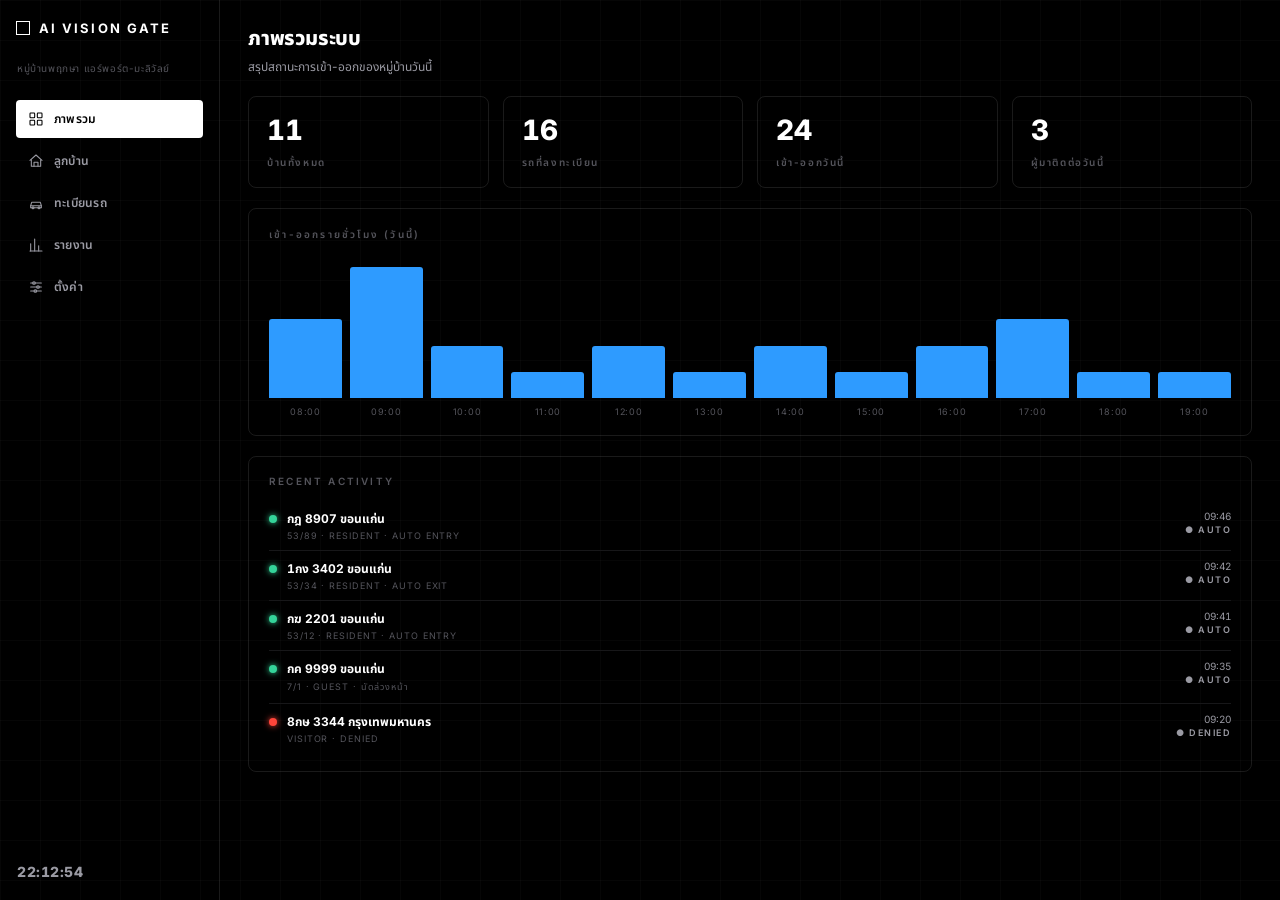
==== admin/index.html @ b5a37eb1 "aivsg-ps-v1" ====
<!DOCTYPE html>
<html lang="th">
<head>
<meta charset="UTF-8">
<meta name="viewport" content="width=device-width, initial-scale=1, viewport-fit=cover">
<meta name="theme-color" content="#000000">
<title>AI Vision Gate — Admin Dashboard</title>
<link rel="manifest" href="manifest.json">
<link rel="preconnect" href="https://fonts.googleapis.com">
<link href="https://fonts.googleapis.com/css2?family=Inter:wght@400;500;600;700;800&family=Noto+Sans+Thai:wght@400;500;600;700&display=swap" rel="stylesheet">
<link rel="stylesheet" href="style.css">
</head>
<body>
<div class="app-shell">

  <!-- Sidebar -->
  <aside class="sidebar">
    <div class="brand">
      <span class="logo-mark"></span>
      <span class="wordmark">AI VISION GATE</span>
    </div>
    <div class="village-name" id="sidebar-village"><!-- rendered by app.js --></div>

    <nav class="nav-list" id="nav-list">
      <button class="nav-item active" data-page="overview">
        <svg viewBox="0 0 24 24" fill="none"><rect x="3" y="3" width="7" height="7" rx="1"/><rect x="14" y="3" width="7" height="7" rx="1"/><rect x="3" y="14" width="7" height="7" rx="1"/><rect x="14" y="14" width="7" height="7" rx="1"/></svg>
        ภาพรวม
      </button>
      <button class="nav-item" data-page="residents">
        <svg viewBox="0 0 24 24" fill="none"><path d="M3 11l9-8 9 8"/><path d="M5 10v10h14V10"/><path d="M9 20v-6h6v6"/></svg>
        ลูกบ้าน
      </button>
      <button class="nav-item" data-page="vehicles">
        <svg viewBox="0 0 24 24" fill="none"><path d="M4 16l1.5-5h13L20 16"/><path d="M4 16h16v3H4z"/><circle cx="7.5" cy="19" r="1.5"/><circle cx="16.5" cy="19" r="1.5"/></svg>
        ทะเบียนรถ
      </button>
      <button class="nav-item" data-page="reports">
        <svg viewBox="0 0 24 24" fill="none"><line x1="4" y1="21" x2="4" y2="10"/><line x1="10" y1="21" x2="10" y2="3"/><line x1="16" y1="21" x2="16" y2="13"/><line x1="21" y1="21" x2="3" y2="21"/></svg>
        รายงาน
      </button>
      <button class="nav-item" data-page="settings">
        <svg viewBox="0 0 24 24" fill="none"><line x1="4" y1="6" x2="20" y2="6"/><circle cx="9" cy="6" r="2"/><line x1="4" y1="12" x2="20" y2="12"/><circle cx="15" cy="12" r="2"/><line x1="4" y1="18" x2="20" y2="18"/><circle cx="11" cy="18" r="2"/></svg>
        ตั้งค่า
      </button>
    </nav>

    <div class="clock" id="clock">--:--:--</div>
  </aside>

  <!-- Main content -->
  <main class="main">

    <!-- Overview -->
    <section class="page active" id="page-overview">
      <div class="page-header">
        <div class="page-title">ภาพรวมระบบ</div>
        <div class="page-sub">สรุปสถานะการเข้า-ออกของหมู่บ้านวันนี้</div>
      </div>
      <div class="stat-grid" id="stat-grid"><!-- rendered by app.js --></div>
      <div class="panel">
        <div class="label-row"><span class="label">เข้า-ออกรายชั่วโมง (วันนี้)</span></div>
        <div class="bar-chart" id="hourly-chart"><!-- rendered by app.js --></div>
      </div>
      <div class="panel">
        <div class="label-row"><span class="label">Recent Activity</span></div>
        <div id="overview-activity"><!-- rendered by app.js --></div>
      </div>
    </section>

    <!-- Residents -->
    <section class="page" id="page-residents">
      <div class="page-header">
        <div class="page-title">จัดการลูกบ้าน</div>
        <div class="page-sub">ข้อมูลบ้านเลขที่ เจ้าของบ้าน และ PIN สำหรับเข้า-ออก</div>
      </div>
      <div class="label-row">
        <span class="label">รายชื่อลูกบ้าน (11 บ้าน)</span>
        <div style="display:flex; gap:8px; align-items:center; flex-wrap:wrap;">
          <input type="text" class="table-search" id="residents-search" placeholder="ค้นหาบ้านเลขที่ / ชื่อ...">
          <button class="btn-sm" id="toggle-pin">แสดง PIN</button>
        </div>
      </div>
      <div class="table-wrap">
        <table class="data-table" id="residents-table">
          <thead>
            <tr>
              <th>บ้านเลขที่</th>
              <th>เจ้าของบ้าน</th>
              <th>PIN</th>
              <th>เบอร์โทร</th>
              <th>Username</th>
              <th>จำนวนรถ</th>
            </tr>
          </thead>
          <tbody id="residents-tbody"><!-- rendered by app.js --></tbody>
        </table>
      </div>
    </section>

    <!-- Vehicles -->
    <section class="page" id="page-vehicles">
      <div class="page-header">
        <div class="page-title">จัดการทะเบียนรถ</div>
        <div class="page-sub">ฐานข้อมูลรถที่ลงทะเบียนทั้งหมดในระบบ</div>
      </div>
      <div class="label-row">
        <span class="label">รถที่ลงทะเบียน (16 คัน)</span>
        <input type="text" class="table-search" id="vehicles-search" placeholder="ค้นหาทะเบียน / บ้านเลขที่ / เจ้าของ...">
      </div>
      <div class="table-wrap">
        <table class="data-table" id="vehicles-table">
          <thead>
            <tr>
              <th>ทะเบียนรถ</th>
              <th>เจ้าของ</th>
              <th>บ้านเลขที่</th>
              <th>โทรศัพท์</th>
              <th>รายละเอียดรถ</th>
            </tr>
          </thead>
          <tbody id="vehicles-tbody"><!-- rendered by app.js --></tbody>
        </table>
      </div>
    </section>

    <!-- Reports -->
    <section class="page" id="page-reports">
      <div class="page-header">
        <div class="page-title">รายงานการเข้า-ออก</div>
        <div class="page-sub">สรุปสถิติย้อนหลัง 7 วัน แยกตามวันและจุดเข้า-ออก</div>
      </div>
      <div class="panel">
        <div class="label-row"><span class="label">เข้า-ออกรายสัปดาห์</span></div>
        <div class="bar-chart" id="weekly-chart"><!-- rendered by app.js --></div>
        <div class="chart-legend">
          <div class="legend-item"><span class="swatch entries"></span>เข้า (Entries)</div>
          <div class="legend-item"><span class="swatch exits"></span>ออก (Exits)</div>
        </div>
      </div>
      <div class="panel">
        <div class="label-row"><span class="label">สรุปตามจุดเข้า-ออก (7 วันล่าสุด)</span></div>
        <div class="table-wrap">
          <table class="data-table" id="gate-summary-table">
            <thead>
              <tr>
                <th>จุดเข้า-ออก</th>
                <th>เข้า (Entries)</th>
                <th>ออก (Exits)</th>
                <th>รวม</th>
              </tr>
            </thead>
            <tbody id="gate-summary-tbody"><!-- rendered by app.js --></tbody>
          </table>
        </div>
      </div>
    </section>

    <!-- Settings -->
    <section class="page" id="page-settings">
      <div class="page-header">
        <div class="page-title">ตั้งค่าระบบ</div>
        <div class="page-sub">ข้อมูลหมู่บ้าน จุดเข้า-ออก และนโยบายการทำงานของระบบ</div>
      </div>
      <div class="panel">
        <div class="label-row"><span class="label">ข้อมูลหมู่บ้าน</span></div>
        <div class="settings-row">
          <span class="s-label">ชื่อหมู่บ้าน</span>
          <span class="s-value" id="settings-village-name"></span>
        </div>
        <div class="settings-row">
          <span class="s-label">จำนวนบ้านทั้งหมด</span>
          <span class="s-value" id="settings-total-houses"></span>
        </div>
        <div class="settings-row">
          <span class="s-label">จำนวนรถที่ลงทะเบียน</span>
          <span class="s-value" id="settings-total-vehicles"></span>
        </div>
      </div>
      <div class="panel">
        <div class="label-row"><span class="label">จุดเข้า-ออก (Gates)</span></div>
        <div class="gate-list" id="settings-gates"><!-- rendered by app.js --></div>
      </div>
      <div class="panel">
        <div class="label-row"><span class="label">นโยบายการทำงานของระบบ</span></div>
        <div id="settings-toggles"><!-- rendered by app.js --></div>
      </div>
    </section>

  </main>

</div>
<script src="app.js"></script>
</body>
</html>
---- admin/style.css ----
/* =========================================================
   AI VISION GATE — Admin Dashboard
   Design system: Tesla / SpaceX — black, minimal, sharp
   ========================================================= */

:root{
  --bg:#000000;
  --surface:#0B0B0D;
  --surface-2:#171719;
  --border:rgba(255,255,255,0.10);
  --border-strong:rgba(255,255,255,0.22);
  --text:#FFFFFF;
  --dim:#9A9AA3;
  --faint:#54545B;
  --accent:#2E9BFF;
  --success:#34D399;
  --warning:#FFD60A;
  --danger:#FF453A;
  --radius:8px;
  --radius-sm:4px;
  --sidebar-w:220px;
}

/* ---------- Reset ---------- */
*{margin:0;padding:0;box-sizing:border-box;}
html,body{height:100%;}
body{
  font-family:'Inter','Noto Sans Thai',sans-serif;
  background-color:var(--bg);
  background-image:
    linear-gradient(rgba(255,255,255,0.025) 1px, transparent 1px),
    linear-gradient(90deg, rgba(255,255,255,0.025) 1px, transparent 1px);
  background-size:40px 40px;
  color:var(--text);
  -webkit-font-smoothing:antialiased;
  overscroll-behavior:none;
}
button{font-family:inherit; cursor:pointer; border:none; background:none; color:inherit;}
input{font-family:inherit;}
svg{display:block;}

/* ---------- Labels ---------- */
.label{font-size:10px; font-weight:600; letter-spacing:.22em; color:var(--faint); text-transform:uppercase;}
.label-row{margin:0 0 14px; display:flex; align-items:center; justify-content:space-between; gap:12px; flex-wrap:wrap;}

/* ---------- Status dot ---------- */
.dot{width:8px;height:8px;border-radius:50%;flex-shrink:0; display:inline-block;}
.dot.ok{background:var(--success); box-shadow:0 0 6px var(--success);}
.dot.live{background:var(--accent); box-shadow:0 0 6px var(--accent);}
.dot.warn{background:var(--warning); box-shadow:0 0 6px var(--warning);}
.dot.danger{background:var(--danger); box-shadow:0 0 6px var(--danger);}
.dot.faint{background:var(--faint);}

/* ---------- Buttons ---------- */
.btn{display:flex; align-items:center; justify-content:center; gap:8px; border-radius:var(--radius-sm); padding:10px 14px; font-size:12px; font-weight:700; letter-spacing:.04em; border:1px solid transparent;}
.btn-primary{background:#fff; color:#000;}
.btn-ghost{background:transparent; color:var(--text); border-color:var(--border-strong);}
.btn-sm{border:1px solid var(--border-strong); border-radius:var(--radius-sm); padding:8px 12px; font-size:10px; font-weight:600; letter-spacing:.14em; text-transform:uppercase; color:var(--text); display:inline-flex; align-items:center; gap:6px;}
.btn-sm.is-active{background:#fff; color:#000; border-color:#fff;}

/* ---------- App shell ---------- */
.app-shell{display:flex; min-height:100vh;}

/* ---------- Sidebar ---------- */
.sidebar{width:var(--sidebar-w); flex-shrink:0; border-right:1px solid var(--border); display:flex; flex-direction:column; padding:20px 16px; gap:24px; position:sticky; top:0; height:100vh;}
.sidebar .brand{display:flex; align-items:center; gap:9px;}
.logo-mark{width:14px; height:14px; border:1.5px solid var(--text); flex-shrink:0;}
.wordmark{font-weight:700; font-size:13px; letter-spacing:.16em;}
.sidebar .village-name{font-size:10px; color:var(--faint); letter-spacing:.06em; line-height:1.6; padding-left:1px;}

.nav-list{display:flex; flex-direction:column; gap:4px; flex:1;}
.nav-item{display:flex; align-items:center; gap:10px; padding:10px 12px; border-radius:var(--radius-sm); font-size:12px; font-weight:600; color:var(--dim); text-align:left; width:100%; letter-spacing:.02em;}
.nav-item svg{width:16px; height:16px; stroke:currentColor; fill:none; stroke-width:1.6; stroke-linecap:round; stroke-linejoin:round; flex-shrink:0;}
.nav-item:hover{color:var(--text); background:var(--surface-2);}
.nav-item.active{color:#000; background:#fff;}

.sidebar .clock{font-size:14px; font-weight:800; font-variant-numeric:tabular-nums; letter-spacing:.04em; color:var(--dim); padding-left:1px;}

/* ---------- Main content ---------- */
.main{flex:1; min-width:0; padding:24px 28px 40px;}
.page{display:none;}
.page.active{display:block;}
.page-header{margin-bottom:20px;}
.page-title{font-size:20px; font-weight:800; letter-spacing:-0.01em; margin-bottom:4px;}
.page-sub{font-size:12px; color:var(--dim);}

/* ---------- Stat cards ---------- */
.stat-grid{display:grid; grid-template-columns:repeat(4, 1fr); gap:14px; margin-bottom:20px;}
.stat-card{border:1px solid var(--border); border-radius:var(--radius); padding:16px 18px; display:flex; flex-direction:column; gap:8px;}
.stat-card .stat-value{font-size:28px; font-weight:800; font-variant-numeric:tabular-nums;}
.stat-card .stat-label{font-size:10px; font-weight:600; letter-spacing:.16em; text-transform:uppercase; color:var(--faint);}

/* ---------- Panels ---------- */
.panel{border:1px solid var(--border); border-radius:var(--radius); padding:18px 20px; margin-bottom:20px;}

/* ---------- Bar chart ---------- */
.bar-chart{display:flex; align-items:flex-end; gap:8px; height:160px; padding-top:10px;}
.bar-chart .bar-col{flex:1; display:flex; flex-direction:column; align-items:center; gap:8px; height:100%; justify-content:flex-end;}
.bar-chart .bar-pair{display:flex; gap:3px; align-items:flex-end; width:100%; justify-content:center; height:100%;}
.bar-chart .bar{width:100%; border-radius:3px 3px 0 0; min-height:3px;}
.bar-chart .bar.entries{background:var(--accent);}
.bar-chart .bar.exits{background:var(--surface-2); border:1px solid var(--border-strong);}
.bar-chart .bar-label{font-size:9px; color:var(--faint); letter-spacing:.08em; white-space:nowrap;}
.chart-legend{display:flex; gap:18px; margin-top:12px; font-size:10px; color:var(--dim); letter-spacing:.1em; text-transform:uppercase;}
.chart-legend .legend-item{display:flex; align-items:center; gap:6px;}
.chart-legend .swatch{width:10px; height:10px; border-radius:2px;}
.chart-legend .swatch.entries{background:var(--accent);}
.chart-legend .swatch.exits{background:var(--surface-2); border:1px solid var(--border-strong);}

/* ---------- Toolbar / search ---------- */
.table-search{background:var(--surface-2); border:1px solid var(--border-strong); border-radius:var(--radius-sm); padding:8px 12px; font-size:12px; color:var(--text); outline:none; min-width:200px;}
.table-search::placeholder{color:var(--faint);}

/* ---------- Data table ---------- */
.table-wrap{overflow-x:auto; border:1px solid var(--border); border-radius:var(--radius);}
table.data-table{width:100%; border-collapse:collapse; font-size:12px; white-space:nowrap;}
table.data-table th{text-align:left; font-size:9px; font-weight:600; letter-spacing:.16em; text-transform:uppercase; color:var(--faint); padding:12px 14px; border-bottom:1px solid var(--border); background:var(--surface);}
table.data-table td{padding:11px 14px; border-bottom:1px solid var(--surface-2); font-weight:600;}
table.data-table tr:last-child td{border-bottom:none;}
table.data-table td.dim{color:var(--dim); font-weight:400;}
table.data-table td.mono{font-variant-numeric:tabular-nums;}
.no-results{padding:24px; text-align:center; color:var(--faint); font-size:12px;}

/* ---------- Recent activity (overview) ---------- */
.activity-row{display:flex; align-items:flex-start; gap:10px; padding:9px 0; border-bottom:1px solid var(--surface-2);}
.activity-row:last-child{border-bottom:none;}
.activity-row .dot{margin-top:5px;}
.activity-row-main{flex:1; min-width:0;}
.activity-row-title{font-weight:700; font-size:12px; font-variant-numeric:tabular-nums;}
.activity-row-meta{font-size:9px; color:var(--faint); letter-spacing:.1em; text-transform:uppercase; margin-top:2px;}
.activity-row-right{display:flex; flex-direction:column; align-items:flex-end; gap:2px; white-space:nowrap;}
.activity-row-time{font-size:10px; color:var(--dim); font-variant-numeric:tabular-nums;}
.activity-row-status{font-size:9px; font-weight:600; letter-spacing:.16em; text-transform:uppercase; color:var(--dim);}

/* ---------- Settings ---------- */
.settings-row{display:flex; align-items:center; justify-content:space-between; gap:16px; padding:14px 0; border-bottom:1px solid var(--surface-2);}
.settings-row:last-child{border-bottom:none;}
.settings-row .s-label{font-size:13px; font-weight:600; max-width:520px;}
.settings-row .s-value{font-size:12px; color:var(--dim); font-weight:700; text-align:right;}

.toggle{position:relative; width:42px; height:24px; border-radius:999px; background:var(--surface-2); border:1px solid var(--border-strong); flex-shrink:0; transition:background .15s;}
.toggle .thumb{position:absolute; top:2px; left:2px; width:18px; height:18px; border-radius:50%; background:var(--dim); transition:left .15s, background .15s;}
.toggle.on{background:rgba(52,211,153,.18); border-color:rgba(52,211,153,.5);}
.toggle.on .thumb{left:22px; background:var(--success);}

.gate-list{display:flex; flex-direction:column; gap:8px;}
.gate-list .gate-item{display:flex; align-items:center; gap:8px; font-size:12px; font-weight:600; padding:10px 14px; border:1px solid var(--border); border-radius:var(--radius-sm);}

/* ---------- Responsive ---------- */
@media (max-width: 1024px){
  .stat-grid{grid-template-columns:repeat(2, 1fr);}
}
@media (max-width: 860px){
  .app-shell{flex-direction:column;}
  .sidebar{width:100%; height:auto; position:relative; flex-direction:row; align-items:center; padding:14px 16px; gap:16px; overflow-x:auto;}
  .sidebar .brand{flex-shrink:0;}
  .sidebar .village-name{display:none;}
  .nav-list{flex-direction:row; flex:none;}
  .nav-item{white-space:nowrap;}
  .sidebar .clock{margin-left:auto; flex-shrink:0;}
  .main{padding:18px;}
}
@media (max-width: 520px){
  .stat-grid{grid-template-columns:repeat(2, 1fr); gap:10px;}
  .stat-card .stat-value{font-size:22px;}
  .label-row{flex-direction:column; align-items:flex-start;}
  .table-search{width:100%;}
}
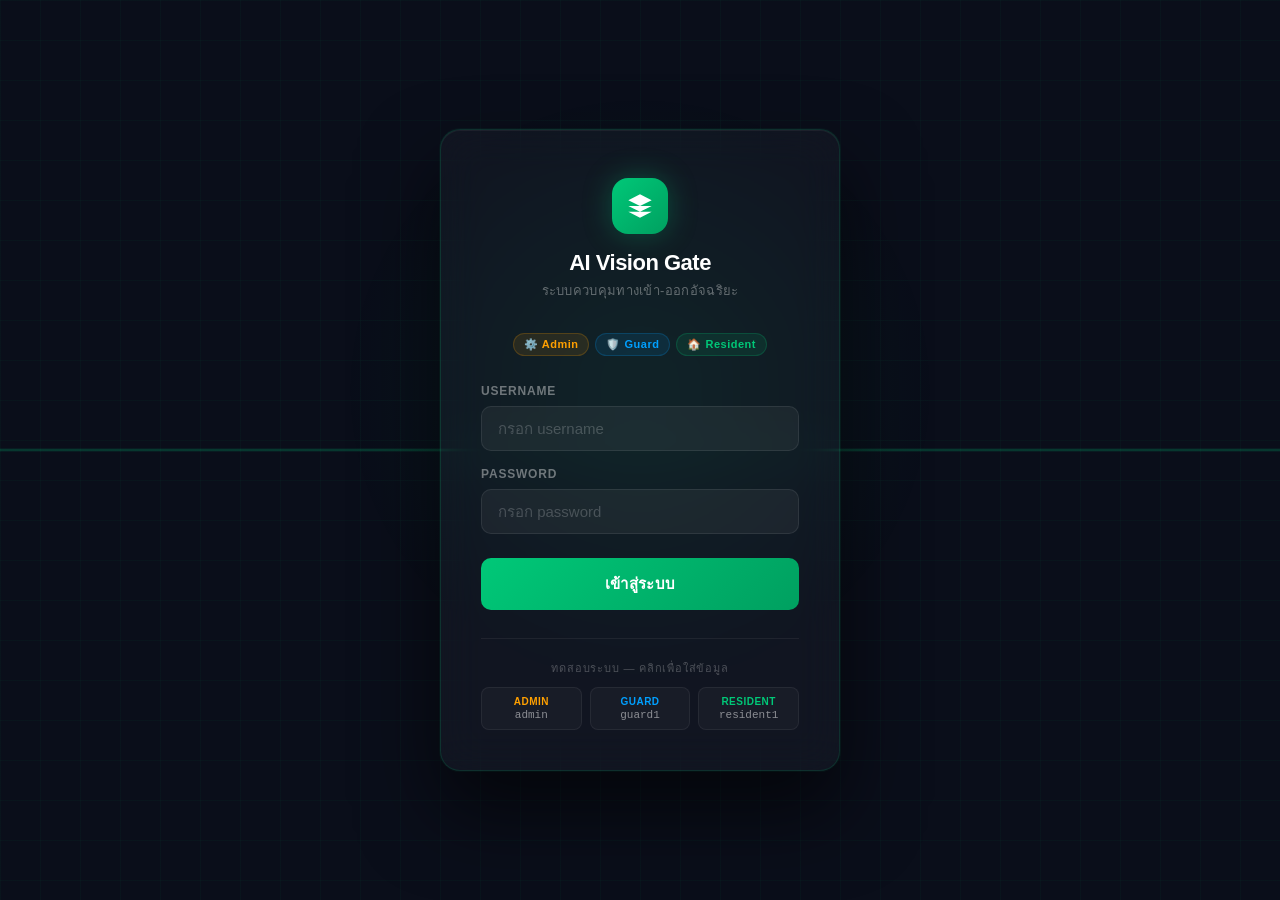
==== commit 146ca3d1: "Update index.html" ====
--- a/admin/index.html
+++ b/admin/index.html
@@ -2,193 +2,666 @@
 <html lang="th">
 <head>
 <meta charset="UTF-8">
-<meta name="viewport" content="width=device-width, initial-scale=1, viewport-fit=cover">
-<meta name="theme-color" content="#000000">
+<meta name="viewport" content="width=device-width, initial-scale=1.0">
 <title>AI Vision Gate — Admin Dashboard</title>
-<link rel="manifest" href="manifest.json">
-<link rel="preconnect" href="https://fonts.googleapis.com">
-<link href="https://fonts.googleapis.com/css2?family=Inter:wght@400;500;600;700;800&family=Noto+Sans+Thai:wght@400;500;600;700&display=swap" rel="stylesheet">
-<link rel="stylesheet" href="style.css">
+<style>
+*{margin:0;padding:0;box-sizing:border-box}
+body{background:#0b0f1c;color:#fff;font-family:'Segoe UI',Arial,sans-serif;display:flex;min-height:100vh}
+
+/* SIDEBAR */
+.sidebar{width:210px;background:rgba(255,255,255,0.02);border-right:1px solid rgba(255,255,255,0.06);padding:14px 0;flex-shrink:0;display:flex;flex-direction:column;position:fixed;top:0;bottom:0;left:0;z-index:40}
+.sb-logo{display:flex;align-items:center;gap:10px;padding:0 14px 16px;border-bottom:1px solid rgba(255,255,255,0.06);margin-bottom:10px}
+.sb-icon{width:32px;height:32px;background:linear-gradient(135deg,#00c878,#00a060);border-radius:8px;display:flex;align-items:center;justify-content:center;font-size:16px}
+.sb-name{font-size:13px;font-weight:800;line-height:1.2}
+.sb-sub{font-size:10px;color:rgba(255,255,255,0.3)}
+.sb-sec{font-size:9px;font-weight:700;color:rgba(255,255,255,0.2);text-transform:uppercase;letter-spacing:1px;padding:0 14px;margin:8px 0 4px}
+.sb-item{display:flex;align-items:center;gap:10px;padding:10px 14px;cursor:pointer;border-left:2px solid transparent;transition:all 0.15s}
+.sb-item:hover{background:rgba(255,255,255,0.03)}
+.sb-item.active{background:rgba(0,200,120,0.07);border-left-color:#00c878}
+.sb-item .si{font-size:15px;width:20px;text-align:center}
+.sb-item .sl{font-size:12px;font-weight:600;color:rgba(255,255,255,0.55)}
+.sb-item.active .sl{color:#00c878}
+.sb-bottom{margin-top:auto;padding:12px 14px;border-top:1px solid rgba(255,255,255,0.06)}
+.sb-user{display:flex;align-items:center;gap:8px}
+.sb-av{width:30px;height:30px;background:linear-gradient(135deg,#ffa000,#e65100);border-radius:8px;display:flex;align-items:center;justify-content:center;font-size:14px}
+.sb-un{font-size:12px;font-weight:700}
+.sb-ur{font-size:10px;color:rgba(255,255,255,0.3)}
+
+/* MAIN */
+.main{flex:1;margin-left:210px;display:flex;flex-direction:column;min-height:100vh}
+.topbar{display:flex;align-items:center;justify-content:space-between;padding:14px 20px;border-bottom:1px solid rgba(255,255,255,0.06);background:rgba(255,255,255,0.01);position:sticky;top:0;z-index:30}
+.page-title{font-size:17px;font-weight:800}
+.page-sub{font-size:11px;color:rgba(255,255,255,0.35);margin-top:2px}
+.tb-right{display:flex;gap:8px;align-items:center}
+.clock-badge{font-size:12px;color:rgba(255,255,255,0.35);font-family:monospace;background:rgba(255,255,255,0.04);padding:6px 10px;border-radius:7px}
+.btn-add{padding:8px 14px;background:linear-gradient(135deg,#00c878,#00a060);border:none;border-radius:8px;color:#fff;font-size:13px;font-weight:700;cursor:pointer;display:flex;align-items:center;gap:5px}
+
+.content{flex:1;overflow-y:auto;padding:18px 20px}
+.page{display:none}
+.page.active{display:block}
+
+/* STAT GRID */
+.stat-grid{display:grid;grid-template-columns:repeat(4,1fr);gap:10px;margin-bottom:16px}
+.stat-card{background:rgba(255,255,255,0.04);border:1px solid rgba(255,255,255,0.07);border-radius:12px;padding:14px}
+.stat-val{font-size:28px;font-weight:900;color:#00c878;line-height:1}
+.stat-lbl{font-size:11px;color:rgba(255,255,255,0.35);margin-top:4px}
+.stat-change{font-size:10px;color:#00c878;margin-top:5px}
+
+/* OVERVIEW GRID */
+.ov-grid{display:grid;grid-template-columns:1fr 1fr;gap:12px;margin-bottom:16px}
+.chart-card{background:rgba(255,255,255,0.02);border:1px solid rgba(255,255,255,0.06);border-radius:12px;padding:14px}
+.chart-title{font-size:13px;font-weight:700;margin-bottom:12px}
+.bar-chart{display:flex;align-items:flex-end;gap:4px;height:90px}
+.bar-col{flex:1;display:flex;flex-direction:column;align-items:center;gap:4px}
+.bar{width:100%;background:rgba(0,200,120,0.45);border-radius:3px 3px 0 0;min-height:4px}
+.bar-lbl{font-size:9px;color:rgba(255,255,255,0.25)}
+.act-item{display:flex;align-items:center;gap:10px;padding:8px 0;border-bottom:1px solid rgba(255,255,255,0.04)}
+.act-item:last-child{border:none}
+.act-dot{width:7px;height:7px;border-radius:50%;flex-shrink:0}
+.act-dot.ok{background:#00c878}
+.act-dot.warn{background:#ffa000}
+.act-plate{font-size:13px;font-weight:700;font-family:monospace}
+.act-meta{font-size:10px;color:rgba(255,255,255,0.35);margin-top:1px}
+.act-time{font-size:10px;color:rgba(255,255,255,0.25);margin-left:auto}
+
+/* TABLE */
+.table-section{background:rgba(255,255,255,0.02);border:1px solid rgba(255,255,255,0.06);border-radius:12px;overflow:hidden;margin-bottom:14px}
+.table-header{display:flex;justify-content:space-between;align-items:center;padding:12px 16px;border-bottom:1px solid rgba(255,255,255,0.06)}
+.table-title{font-size:13px;font-weight:700}
+.search-input{background:rgba(255,255,255,0.05);border:1px solid rgba(255,255,255,0.08);border-radius:8px;padding:7px 12px;font-size:12px;color:#fff;outline:none;width:200px}
+.search-input::placeholder{color:rgba(255,255,255,0.2)}
+.search-input:focus{border-color:rgba(0,200,120,0.35)}
+table{width:100%;border-collapse:collapse}
+th{padding:9px 14px;text-align:left;font-size:10px;font-weight:700;color:rgba(255,255,255,0.25);text-transform:uppercase;letter-spacing:0.8px;border-bottom:1px solid rgba(255,255,255,0.06)}
+td{padding:11px 14px;font-size:12px;border-bottom:1px solid rgba(255,255,255,0.04)}
+tr:last-child td{border:none}
+tr:hover td{background:rgba(255,255,255,0.015)}
+.td-plate{font-family:monospace;font-weight:700;font-size:13px}
+.td-house{color:rgba(255,255,255,0.7);font-weight:600}
+.td-dim{color:rgba(255,255,255,0.4)}
+.badge{display:inline-flex;align-items:center;font-size:10px;font-weight:700;padding:3px 8px;border-radius:20px}
+.badge.res{background:rgba(0,200,120,0.12);color:#00c878}
+.badge.vis{background:rgba(255,160,0,0.12);color:#ffa000}
+.badge.active{background:rgba(100,100,255,0.12);color:#aaaaff}
+.td-acts{display:flex;gap:5px}
+.btn-sm{padding:4px 9px;border-radius:6px;font-size:11px;font-weight:700;cursor:pointer;border:1px solid;transition:opacity 0.15s}
+.btn-sm:hover{opacity:0.8}
+.btn-sm.edit{background:rgba(255,160,0,0.08);border-color:rgba(255,160,0,0.2);color:#ffa000}
+.btn-sm.del{background:rgba(255,80,80,0.08);border-color:rgba(255,80,80,0.2);color:#ff5050}
+.btn-sm.view{background:rgba(0,200,120,0.08);border-color:rgba(0,200,120,0.2);color:#00c878}
+.btn-sm.add-v{background:rgba(100,100,255,0.08);border-color:rgba(100,100,255,0.2);color:#aaaaff}
+
+/* MODAL */
+.modal-bg{display:none;position:fixed;inset:0;background:rgba(0,0,0,0.75);z-index:100;align-items:center;justify-content:center}
+.modal-bg.show{display:flex}
+.modal{background:#141828;border:1px solid rgba(255,255,255,0.1);border-radius:16px;padding:22px;width:460px;max-width:90vw;max-height:90vh;overflow-y:auto}
+.modal-title{font-size:15px;font-weight:800;margin-bottom:18px;display:flex;align-items:center;justify-content:space-between}
+.modal-close{font-size:18px;cursor:pointer;color:rgba(255,255,255,0.4);padding:2px 6px}
+.field{margin-bottom:10px}
+.field label{display:block;font-size:10px;font-weight:700;color:rgba(255,255,255,0.35);text-transform:uppercase;letter-spacing:0.8px;margin-bottom:5px}
+.field label .req{color:#ff5050;margin-left:2px}
+.field label .opt{color:rgba(255,255,255,0.2);font-weight:400;margin-left:4px;font-size:9px}
+.field input,.field select{width:100%;background:rgba(255,255,255,0.05);border:1px solid rgba(255,255,255,0.08);border-radius:9px;padding:10px 13px;font-size:14px;color:#fff;outline:none;font-family:inherit}
+.field input:focus,.field select:focus{border-color:rgba(0,200,120,0.4)}
+.field input::placeholder{color:rgba(255,255,255,0.2)}
+.field select option{background:#141828}
+.field-row{display:flex;gap:10px}
+.field-row .field{flex:1}
+.province-wrap{position:relative}
+.province-suggestions{display:none;position:absolute;top:100%;left:0;right:0;background:#1e2840;border:1px solid rgba(0,200,120,0.25);border-radius:9px;margin-top:3px;z-index:10;max-height:150px;overflow-y:auto}
+.p-item{padding:8px 13px;font-size:13px;cursor:pointer;border-bottom:1px solid rgba(255,255,255,0.04)}
+.p-item:hover{background:rgba(0,200,120,0.08)}
+.p-match{color:#00c878;font-weight:700}
+.modal-btns{display:flex;gap:8px;margin-top:14px}
+.btn-save{flex:1;padding:11px;background:linear-gradient(135deg,#00c878,#00a060);border:none;border-radius:9px;color:#fff;font-size:14px;font-weight:700;cursor:pointer}
+.btn-cancel{flex:1;padding:11px;background:rgba(255,255,255,0.04);border:1px solid rgba(255,255,255,0.08);border-radius:9px;color:rgba(255,255,255,0.4);font-size:13px;cursor:pointer}
+.pin-input{letter-spacing:6px;font-family:monospace;font-size:18px}
+
+/* SETTINGS */
+.settings-card{background:rgba(255,255,255,0.02);border:1px solid rgba(255,255,255,0.06);border-radius:12px;padding:16px;margin-bottom:12px;max-width:600px}
+.settings-title{font-size:13px;font-weight:700;margin-bottom:14px;color:rgba(255,255,255,0.7)}
+.toggle-row{display:flex;align-items:center;justify-content:space-between;padding:10px 0;border-bottom:1px solid rgba(255,255,255,0.04)}
+.toggle-row:last-child{border:none}
+.toggle-lbl{font-size:13px;color:rgba(255,255,255,0.7)}
+.toggle-sub{font-size:10px;color:rgba(255,255,255,0.3);margin-top:2px}
+.toggle-sw{width:42px;height:24px;border-radius:12px;position:relative;cursor:pointer;flex-shrink:0;transition:background 0.2s}
+.toggle-sw.on{background:#00c878}
+.toggle-sw.off{background:rgba(255,255,255,0.12)}
+.toggle-sw::after{content:'';position:absolute;width:18px;height:18px;background:#fff;border-radius:50%;top:3px;transition:left 0.2s}
+.toggle-sw.on::after{left:21px}
+.toggle-sw.off::after{left:3px}
+
+/* LOADING / TOAST */
+.loading-overlay{display:none;position:fixed;inset:0;background:rgba(0,0,0,0.8);z-index:200;align-items:center;justify-content:center;flex-direction:column;gap:14px}
+.loading-overlay.show{display:flex}
+@keyframes spin{to{transform:rotate(360deg)}}
+.spinner{width:42px;height:42px;border:4px solid rgba(255,255,255,0.08);border-top-color:#00c878;border-radius:50%;animation:spin 0.8s linear infinite}
+.toast{position:fixed;bottom:20px;left:50%;transform:translateX(-50%);background:#1a2035;border:1px solid rgba(255,255,255,0.12);border-radius:10px;padding:10px 18px;font-size:13px;z-index:300;opacity:0;transition:opacity 0.3s;pointer-events:none;white-space:nowrap;max-width:90vw}
+.toast.show{opacity:1}
+.empty{text-align:center;padding:28px;color:rgba(255,255,255,0.2)}
+.empty-icon{font-size:32px;margin-bottom:8px}
+.empty-txt{font-size:12px}
+</style>
 </head>
 <body>
-<div class="app-shell">
-
-  <!-- Sidebar -->
-  <aside class="sidebar">
-    <div class="brand">
-      <span class="logo-mark"></span>
-      <span class="wordmark">AI VISION GATE</span>
-    </div>
-    <div class="village-name" id="sidebar-village"><!-- rendered by app.js --></div>
-
-    <nav class="nav-list" id="nav-list">
-      <button class="nav-item active" data-page="overview">
-        <svg viewBox="0 0 24 24" fill="none"><rect x="3" y="3" width="7" height="7" rx="1"/><rect x="14" y="3" width="7" height="7" rx="1"/><rect x="3" y="14" width="7" height="7" rx="1"/><rect x="14" y="14" width="7" height="7" rx="1"/></svg>
-        ภาพรวม
-      </button>
-      <button class="nav-item" data-page="residents">
-        <svg viewBox="0 0 24 24" fill="none"><path d="M3 11l9-8 9 8"/><path d="M5 10v10h14V10"/><path d="M9 20v-6h6v6"/></svg>
-        ลูกบ้าน
-      </button>
-      <button class="nav-item" data-page="vehicles">
-        <svg viewBox="0 0 24 24" fill="none"><path d="M4 16l1.5-5h13L20 16"/><path d="M4 16h16v3H4z"/><circle cx="7.5" cy="19" r="1.5"/><circle cx="16.5" cy="19" r="1.5"/></svg>
-        ทะเบียนรถ
-      </button>
-      <button class="nav-item" data-page="reports">
-        <svg viewBox="0 0 24 24" fill="none"><line x1="4" y1="21" x2="4" y2="10"/><line x1="10" y1="21" x2="10" y2="3"/><line x1="16" y1="21" x2="16" y2="13"/><line x1="21" y1="21" x2="3" y2="21"/></svg>
-        รายงาน
-      </button>
-      <button class="nav-item" data-page="settings">
-        <svg viewBox="0 0 24 24" fill="none"><line x1="4" y1="6" x2="20" y2="6"/><circle cx="9" cy="6" r="2"/><line x1="4" y1="12" x2="20" y2="12"/><circle cx="15" cy="12" r="2"/><line x1="4" y1="18" x2="20" y2="18"/><circle cx="11" cy="18" r="2"/></svg>
-        ตั้งค่า
-      </button>
-    </nav>
-
-    <div class="clock" id="clock">--:--:--</div>
-  </aside>
-
-  <!-- Main content -->
-  <main class="main">
-
-    <!-- Overview -->
-    <section class="page active" id="page-overview">
-      <div class="page-header">
-        <div class="page-title">ภาพรวมระบบ</div>
-        <div class="page-sub">สรุปสถานะการเข้า-ออกของหมู่บ้านวันนี้</div>
-      </div>
-      <div class="stat-grid" id="stat-grid"><!-- rendered by app.js --></div>
-      <div class="panel">
-        <div class="label-row"><span class="label">เข้า-ออกรายชั่วโมง (วันนี้)</span></div>
-        <div class="bar-chart" id="hourly-chart"><!-- rendered by app.js --></div>
-      </div>
-      <div class="panel">
-        <div class="label-row"><span class="label">Recent Activity</span></div>
-        <div id="overview-activity"><!-- rendered by app.js --></div>
-      </div>
-    </section>
-
-    <!-- Residents -->
-    <section class="page" id="page-residents">
-      <div class="page-header">
-        <div class="page-title">จัดการลูกบ้าน</div>
-        <div class="page-sub">ข้อมูลบ้านเลขที่ เจ้าของบ้าน และ PIN สำหรับเข้า-ออก</div>
-      </div>
-      <div class="label-row">
-        <span class="label">รายชื่อลูกบ้าน (11 บ้าน)</span>
-        <div style="display:flex; gap:8px; align-items:center; flex-wrap:wrap;">
-          <input type="text" class="table-search" id="residents-search" placeholder="ค้นหาบ้านเลขที่ / ชื่อ...">
-          <button class="btn-sm" id="toggle-pin">แสดง PIN</button>
+
+<!-- SIDEBAR -->
+<div class="sidebar">
+  <div>
+    <div class="sb-logo">
+      <div class="sb-icon">⚙️</div>
+      <div><div class="sb-name">AI Vision Gate</div><div class="sb-sub">Admin</div></div>
+    </div>
+    <div class="sb-sec">ภาพรวม</div>
+    <div class="sb-item active" onclick="showPage('overview',this,'ภาพรวมระบบ','หมู่บ้านพฤกษา แอร์พอร์ต-มะลิวัลย์')">
+      <span class="si">📊</span><span class="sl">ภาพรวม</span>
+    </div>
+    <div class="sb-sec">จัดการ</div>
+    <div class="sb-item" onclick="showPage('residents',this,'จัดการลูกบ้าน','เพิ่ม / แก้ไข / ลบ ข้อมูลลูกบ้านและรหัสผ่าน')">
+      <span class="si">🏠</span><span class="sl">จัดการลูกบ้าน</span>
+    </div>
+    <div class="sb-item" onclick="showPage('vehicles',this,'ทะเบียนรถ','รถที่ลงทะเบียนในระบบทั้งหมด')">
+      <span class="si">🚗</span><span class="sl">ทะเบียนรถ</span>
+    </div>
+    <div class="sb-item" onclick="showPage('log',this,'บันทึกเข้า-ออก','ประวัติการเข้า-ออกพร้อมรูปถ่าย')">
+      <span class="si">📋</span><span class="sl">บันทึกเข้า-ออก</span>
+    </div>
+    <div class="sb-item" onclick="showPage('guests',this,'บันทึกแขก','ข้อมูลแขกที่เข้าหมู่บ้าน')">
+      <span class="si">👥</span><span class="sl">บันทึกแขก</span>
+    </div>
+    <div class="sb-item" onclick="showPage('reports',this,'รายงาน','สถิติรายสัปดาห์')">
+      <span class="si">📈</span><span class="sl">รายงาน</span>
+    </div>
+    <div class="sb-sec">ระบบ</div>
+    <div class="sb-item" onclick="showPage('settings',this,'ตั้งค่าระบบ','ข้อมูลหมู่บ้านและนโยบายการทำงาน')">
+      <span class="si">⚙️</span><span class="sl">ตั้งค่า</span>
+    </div>
+  </div>
+  <div class="sb-bottom">
+    <div class="sb-user">
+      <div class="sb-av">👤</div>
+      <div><div class="sb-un" id="admin-name">admin</div><div class="sb-ur">Administrator</div></div>
+    </div>
+  </div>
+</div>
+
+<!-- MAIN -->
+<div class="main">
+  <div class="topbar">
+    <div>
+      <div class="page-title" id="page-title">ภาพรวมระบบ</div>
+      <div class="page-sub" id="page-sub">หมู่บ้านพฤกษา แอร์พอร์ต-มะลิวัลย์</div>
+    </div>
+    <div class="tb-right">
+      <div class="clock-badge" id="clock">🕐 --:--:--</div>
+      <button class="btn-add" id="btn-add" onclick="handleAdd()">+ เพิ่มใหม่</button>
+    </div>
+  </div>
+
+  <div class="content">
+
+    <!-- OVERVIEW -->
+    <div class="page active" id="page-overview">
+      <div class="stat-grid">
+        <div class="stat-card"><div class="stat-val" id="ov-houses">—</div><div class="stat-lbl">บ้านหลังคาเรือน</div></div>
+        <div class="stat-card"><div class="stat-val" id="ov-vehicles">—</div><div class="stat-lbl">รถที่ลงทะเบียน</div></div>
+        <div class="stat-card"><div class="stat-val" id="ov-today">—</div><div class="stat-lbl">เข้า-ออกวันนี้</div></div>
+        <div class="stat-card"><div class="stat-val" id="ov-visitors">—</div><div class="stat-lbl">ผู้มาติดต่อวันนี้</div></div>
+      </div>
+      <div class="ov-grid">
+        <div class="chart-card">
+          <div class="chart-title">เข้า-ออกรายชั่วโมง (วันนี้)</div>
+          <div class="bar-chart" id="hourly-chart"></div>
         </div>
-      </div>
-      <div class="table-wrap">
-        <table class="data-table" id="residents-table">
-          <thead>
-            <tr>
-              <th>บ้านเลขที่</th>
-              <th>เจ้าของบ้าน</th>
-              <th>PIN</th>
-              <th>เบอร์โทร</th>
-              <th>Username</th>
-              <th>จำนวนรถ</th>
-            </tr>
-          </thead>
-          <tbody id="residents-tbody"><!-- rendered by app.js --></tbody>
+        <div class="chart-card">
+          <div class="chart-title">กิจกรรมล่าสุด</div>
+          <div id="recent-activity"><div class="empty"><div class="empty-txt">กำลังโหลด...</div></div></div>
+        </div>
+      </div>
+    </div>
+
+    <!-- RESIDENTS -->
+    <div class="page" id="page-residents">
+      <div class="table-section">
+        <div class="table-header">
+          <div class="table-title">รายชื่อลูกบ้าน (<span id="res-count">—</span> หลัง)</div>
+          <input class="search-input" placeholder="🔍 ค้นหาชื่อ / บ้านเลขที่..." oninput="filterTable(this.value,'res-tbody')">
+        </div>
+        <table>
+          <thead><tr><th>บ้านเลขที่</th><th>ชื่อเจ้าของ</th><th>Username</th><th>PIN</th><th>เบอร์โทร</th><th>รถ</th><th>จัดการ</th></tr></thead>
+          <tbody id="res-tbody"><tr><td colspan="7" style="text-align:center;padding:20px;color:rgba(255,255,255,0.25)">กำลังโหลด...</td></tr></tbody>
         </table>
       </div>
-    </section>
-
-    <!-- Vehicles -->
-    <section class="page" id="page-vehicles">
-      <div class="page-header">
-        <div class="page-title">จัดการทะเบียนรถ</div>
-        <div class="page-sub">ฐานข้อมูลรถที่ลงทะเบียนทั้งหมดในระบบ</div>
-      </div>
-      <div class="label-row">
-        <span class="label">รถที่ลงทะเบียน (16 คัน)</span>
-        <input type="text" class="table-search" id="vehicles-search" placeholder="ค้นหาทะเบียน / บ้านเลขที่ / เจ้าของ...">
-      </div>
-      <div class="table-wrap">
-        <table class="data-table" id="vehicles-table">
-          <thead>
-            <tr>
-              <th>ทะเบียนรถ</th>
-              <th>เจ้าของ</th>
-              <th>บ้านเลขที่</th>
-              <th>โทรศัพท์</th>
-              <th>รายละเอียดรถ</th>
-            </tr>
-          </thead>
-          <tbody id="vehicles-tbody"><!-- rendered by app.js --></tbody>
+    </div>
+
+    <!-- VEHICLES -->
+    <div class="page" id="page-vehicles">
+      <div class="table-section">
+        <div class="table-header">
+          <div class="table-title">ทะเบียนรถ (<span id="veh-count">—</span> คัน)</div>
+          <input class="search-input" placeholder="🔍 ค้นหาทะเบียน / บ้าน..." oninput="filterTable(this.value,'veh-tbody')">
+        </div>
+        <table>
+          <thead><tr><th>ทะเบียนรถ</th><th>เจ้าของ</th><th>บ้าน</th><th>ยี่ห้อ/สี</th><th>ประเภท</th><th>วิธีลงทะเบียน</th><th>วันที่</th><th>จัดการ</th></tr></thead>
+          <tbody id="veh-tbody"><tr><td colspan="8" style="text-align:center;padding:20px;color:rgba(255,255,255,0.25)">กำลังโหลด...</td></tr></tbody>
         </table>
       </div>
-    </section>
-
-    <!-- Reports -->
-    <section class="page" id="page-reports">
-      <div class="page-header">
-        <div class="page-title">รายงานการเข้า-ออก</div>
-        <div class="page-sub">สรุปสถิติย้อนหลัง 7 วัน แยกตามวันและจุดเข้า-ออก</div>
-      </div>
-      <div class="panel">
-        <div class="label-row"><span class="label">เข้า-ออกรายสัปดาห์</span></div>
-        <div class="bar-chart" id="weekly-chart"><!-- rendered by app.js --></div>
-        <div class="chart-legend">
-          <div class="legend-item"><span class="swatch entries"></span>เข้า (Entries)</div>
-          <div class="legend-item"><span class="swatch exits"></span>ออก (Exits)</div>
+    </div>
+
+    <!-- LOG -->
+    <div class="page" id="page-log">
+      <div class="table-section">
+        <div class="table-header">
+          <div class="table-title">บันทึกเข้า-ออก</div>
+          <input class="search-input" placeholder="🔍 ค้นหาทะเบียน..." oninput="filterTable(this.value,'log-tbody')">
         </div>
-      </div>
-      <div class="panel">
-        <div class="label-row"><span class="label">สรุปตามจุดเข้า-ออก (7 วันล่าสุด)</span></div>
-        <div class="table-wrap">
-          <table class="data-table" id="gate-summary-table">
-            <thead>
-              <tr>
-                <th>จุดเข้า-ออก</th>
-                <th>เข้า (Entries)</th>
-                <th>ออก (Exits)</th>
-                <th>รวม</th>
-              </tr>
-            </thead>
-            <tbody id="gate-summary-tbody"><!-- rendered by app.js --></tbody>
-          </table>
+        <table>
+          <thead><tr><th>เวลาเข้า</th><th>ทะเบียน</th><th>ประเภท</th><th>บ้าน</th><th>อนุมัติโดย</th><th>รูปเข้า</th><th>เวลาออก</th><th>รูปออก</th></tr></thead>
+          <tbody id="log-tbody"><tr><td colspan="8" style="text-align:center;padding:20px;color:rgba(255,255,255,0.25)">กำลังโหลด...</td></tr></tbody>
+        </table>
+      </div>
+    </div>
+
+    <!-- GUESTS -->
+    <div class="page" id="page-guests">
+      <div class="table-section">
+        <div class="table-header">
+          <div class="table-title">บันทึกแขก</div>
+          <input class="search-input" placeholder="🔍 ค้นหาชื่อ / ทะเบียน..." oninput="filterTable(this.value,'guest-tbody')">
         </div>
-      </div>
-    </section>
-
-    <!-- Settings -->
-    <section class="page" id="page-settings">
-      <div class="page-header">
-        <div class="page-title">ตั้งค่าระบบ</div>
-        <div class="page-sub">ข้อมูลหมู่บ้าน จุดเข้า-ออก และนโยบายการทำงานของระบบ</div>
-      </div>
-      <div class="panel">
-        <div class="label-row"><span class="label">ข้อมูลหมู่บ้าน</span></div>
-        <div class="settings-row">
-          <span class="s-label">ชื่อหมู่บ้าน</span>
-          <span class="s-value" id="settings-village-name"></span>
+        <table>
+          <thead><tr><th>วันที่-เวลา</th><th>ชื่อ-สกุล</th><th>เลขบัตร</th><th>ทะเบียน</th><th>บ้านที่ไป</th><th>เบอร์โทร</th></tr></thead>
+          <tbody id="guest-tbody"><tr><td colspan="6" style="text-align:center;padding:20px;color:rgba(255,255,255,0.25)">กำลังโหลด...</td></tr></tbody>
+        </table>
+      </div>
+    </div>
+
+    <!-- REPORTS -->
+    <div class="page" id="page-reports">
+      <div class="chart-card" style="margin-bottom:14px">
+        <div class="chart-title">เข้า-ออกรายสัปดาห์</div>
+        <div class="bar-chart" id="weekly-chart" style="height:120px"></div>
+      </div>
+    </div>
+
+    <!-- SETTINGS -->
+    <div class="page" id="page-settings">
+      <div class="settings-card">
+        <div class="settings-title">ข้อมูลหมู่บ้าน</div>
+        <div class="field"><label>ชื่อหมู่บ้าน</label><input type="text" id="set-village" value="หมู่บ้านพฤกษา แอร์พอร์ต-มะลิวัลย์"></div>
+        <div class="field-row">
+          <div class="field"><label>จำนวนบ้าน</label><input type="text" id="set-houses" disabled style="opacity:0.5"></div>
+          <div class="field"><label>จำนวนรถ</label><input type="text" id="set-vehicles" disabled style="opacity:0.5"></div>
         </div>
-        <div class="settings-row">
-          <span class="s-label">จำนวนบ้านทั้งหมด</span>
-          <span class="s-value" id="settings-total-houses"></span>
-        </div>
-        <div class="settings-row">
-          <span class="s-label">จำนวนรถที่ลงทะเบียน</span>
-          <span class="s-value" id="settings-total-vehicles"></span>
-        </div>
-      </div>
-      <div class="panel">
-        <div class="label-row"><span class="label">จุดเข้า-ออก (Gates)</span></div>
-        <div class="gate-list" id="settings-gates"><!-- rendered by app.js --></div>
-      </div>
-      <div class="panel">
-        <div class="label-row"><span class="label">นโยบายการทำงานของระบบ</span></div>
-        <div id="settings-toggles"><!-- rendered by app.js --></div>
-      </div>
-    </section>
-
-  </main>
-
+      </div>
+      <div class="settings-card">
+        <div class="settings-title">นโยบายการทำงาน</div>
+        <div id="toggles-list"></div>
+      </div>
+    </div>
+
+  </div>
 </div>
-<script src="app.js"></script>
+
+<!-- MODAL: เพิ่ม/แก้ไข ลูกบ้าน -->
+<div class="modal-bg" id="modal-resident" onclick="if(event.target===this)closeModal('resident')">
+  <div class="modal">
+    <div class="modal-title">
+      <span id="modal-res-title">🏠 เพิ่มลูกบ้านใหม่</span>
+      <span class="modal-close" onclick="closeModal('resident')">✕</span>
+    </div>
+    <input type="hidden" id="res-edit-house">
+    <div class="field-row">
+      <div class="field"><label>บ้านเลขที่ <span class="req">*</span></label><input type="text" id="res-house" placeholder="เช่น 53/5"></div>
+      <div class="field"><label>PIN <span class="req">*</span></label><input type="text" id="res-pin" placeholder="4-6 หลัก" class="pin-input" maxlength="6"></div>
+    </div>
+    <div class="field"><label>ชื่อเจ้าของบ้าน <span class="req">*</span></label><input type="text" id="res-name" placeholder="เช่น นาย สมชาย ใจดี"></div>
+    <div class="field-row">
+      <div class="field"><label>Username <span class="req">*</span></label><input type="text" id="res-username" placeholder="เช่น resident12"></div>
+      <div class="field"><label>Password <span class="req">*</span></label><input type="password" id="res-password" placeholder="ตั้งรหัสผ่าน"></div>
+    </div>
+    <div class="field"><label>เบอร์โทร <span class="opt">(ไม่บังคับ)</span></label><input type="text" id="res-phone" placeholder="08XXXXXXXX"></div>
+    <div class="modal-btns">
+      <button class="btn-save" onclick="saveResident()">✅ บันทึก</button>
+      <button class="btn-cancel" onclick="closeModal('resident')">ยกเลิก</button>
+    </div>
+  </div>
+</div>
+
+<!-- MODAL: เพิ่ม/แก้ไข รถ -->
+<div class="modal-bg" id="modal-vehicle" onclick="if(event.target===this)closeModal('vehicle')">
+  <div class="modal">
+    <div class="modal-title">
+      <span id="modal-veh-title">🚗 เพิ่มรถใหม่</span>
+      <span class="modal-close" onclick="closeModal('vehicle')">✕</span>
+    </div>
+    <div class="field-row">
+      <div class="field" style="flex:1.5"><label>ทะเบียนรถ <span class="req">*</span></label><input type="text" id="veh-plate" placeholder="เช่น กข 1234" style="font-family:monospace;letter-spacing:1px"></div>
+      <div class="field"><label>ประเภท <span class="req">*</span></label>
+        <select id="veh-type"><option>รถยนต์</option><option>รถกระบะ</option><option>มอเตอร์ไซค์</option><option>รถตู้</option></select>
+      </div>
+    </div>
+    <div class="field">
+      <label>จังหวัด <span class="req">*</span></label>
+      <div class="province-wrap">
+        <input type="text" id="veh-province" placeholder="พิมพ์เพื่อค้นหา..." autocomplete="off" oninput="filterProv(this.value,'veh-prov-list')">
+        <div class="province-suggestions" id="veh-prov-list"></div>
+      </div>
+    </div>
+    <div class="field"><label>บ้านเลขที่ <span class="req">*</span></label><select id="veh-house"><option value="">เลือกบ้านเลขที่</option></select></div>
+    <div class="field-row">
+      <div class="field"><label>ยี่ห้อรถ <span class="opt">(ไม่บังคับ)</span></label><input type="text" id="veh-brand" placeholder="เช่น Toyota"></div>
+      <div class="field"><label>สีรถ <span class="opt">(ไม่บังคับ)</span></label><input type="text" id="veh-color" placeholder="เช่น ขาว"></div>
+    </div>
+    <div class="modal-btns">
+      <button class="btn-save" onclick="saveVehicle()">✅ บันทึก</button>
+      <button class="btn-cancel" onclick="closeModal('vehicle')">ยกเลิก</button>
+    </div>
+  </div>
+</div>
+
+<div class="loading-overlay" id="loading"><div class="spinner"></div></div>
+<div class="toast" id="toast"></div>
+
+<script>
+const API_URL = 'https://script.google.com/macros/s/AKfycbxiPp-xyVNOw6Dm6L9Il3I2b9ynhu02L_VTBmTAXSMh7WHijR-QttRXK6NzBaZUb0k3Nw/exec';
+const PROVINCES = ['กระบี่','กาญจนบุรี','กาฬสินธุ์','กำแพงเพชร','ขอนแก่น','จันทบุรี','ฉะเชิงเทรา','ชลบุรี','ชัยนาท','ชัยภูมิ','ชุมพร','เชียงราย','เชียงใหม่','ตรัง','ตราด','ตาก','นครนายก','นครปฐม','นครพนม','นครราชสีมา','นครศรีธรรมราช','นครสวรรค์','นนทบุรี','นราธิวาส','น่าน','บึงกาฬ','บุรีรัมย์','ปทุมธานี','ประจวบคีรีขันธ์','ปราจีนบุรี','ปัตตานี','พระนครศรีอยุธยา','พะเยา','พังงา','พัทลุง','พิจิตร','พิษณุโลก','เพชรบุรี','เพชรบูรณ์','แพร่','ภูเก็ต','มหาสารคาม','มุกดาหาร','แม่ฮ่องสอน','ยโสธร','ยะลา','ร้อยเอ็ด','ระนอง','ระยอง','ราชบุรี','ลพบุรี','ลำปาง','ลำพูน','เลย','ศรีสะเกษ','สกลนคร','สงขลา','สตูล','สมุทรปราการ','สมุทรสงคราม','สมุทรสาคร','สระแก้ว','สระบุรี','สิงห์บุรี','สุโขทัย','สุพรรณบุรี','สุราษฎร์ธานี','สุรินทร์','หนองคาย','หนองบัวลำภู','อ่างทอง','อำนาจเจริญ','อุดรธานี','อุตรดิตถ์','อุทัยธานี','อุบลราชธานี','กรุงเทพมหานคร'];
+
+let appData = null;
+let currentPage = 'overview';
+
+// INIT
+document.addEventListener('DOMContentLoaded', () => {
+  try {
+    const s = JSON.parse(sessionStorage.getItem('aivsg_user') || '{}');
+    if (!s.username || s.role !== 'admin'){ window.location.href = '../'; return; }
+    document.getElementById('admin-name').textContent = s.username;
+  } catch(e){ window.location.href = '../'; return; }
+  updateClock();
+  setInterval(updateClock, 1000);
+  loadAll();
+});
+
+function updateClock(){
+  const n = new Date();
+  document.getElementById('clock').textContent = '🕐 ' + [n.getHours(),n.getMinutes(),n.getSeconds()].map(v=>v.toString().padStart(2,'0')).join(':');
+}
+
+async function loadAll(){
+  showLoading();
+  try {
+    appData = await jsonp('getAll', {});
+    hideLoading();
+    renderOverview();
+    renderResidents();
+    renderVehicles();
+    renderSettings();
+    populateHouseDropdown();
+  } catch(e){ hideLoading(); showToast('❌ โหลดข้อมูลไม่ได้: ' + e.message); }
+}
+
+// RENDER OVERVIEW
+function renderOverview(){
+  const ov = appData.overview || {};
+  const s  = ov.stats || {};
+  document.getElementById('ov-houses').textContent   = s.houses || 0;
+  document.getElementById('ov-vehicles').textContent  = s.vehicles || 0;
+  document.getElementById('ov-today').textContent     = s.todayEntries || 0;
+  document.getElementById('ov-visitors').textContent  = s.todayVisitors || 0;
+
+  // Hourly chart
+  const hourly = ov.hourly || [];
+  const maxH = Math.max(...hourly.map(h=>h.count), 1);
+  document.getElementById('hourly-chart').innerHTML = hourly.map(h=>`
+    <div class="bar-col">
+      <div class="bar" style="height:${Math.max(h.count/maxH*100,4)}%"></div>
+      <div class="bar-lbl">${h.hour.split(':')[0]}</div>
+    </div>`).join('');
+
+  // Recent activity
+  const acts = ov.recentActivity || [];
+  document.getElementById('recent-activity').innerHTML = acts.length ? acts.map(a=>`
+    <div class="act-item">
+      <div class="act-dot ${a.status==='ok'?'ok':'warn'}"></div>
+      <div style="flex:1">
+        <div class="act-plate">${a.plate}</div>
+        <div class="act-meta">${a.house} · ${a.meta}</div>
+      </div>
+      <div class="act-time">${a.time}</div>
+    </div>`).join('') : '<div class="empty"><div class="empty-txt">ไม่มีกิจกรรม</div></div>';
+}
+
+// RENDER RESIDENTS
+function renderResidents(){
+  const residents = appData.residents || [];
+  document.getElementById('res-count').textContent = residents.length;
+  document.getElementById('res-tbody').innerHTML = residents.map(r=>`
+    <tr data-search="${(r.house+r.owner+r.username).toLowerCase()}">
+      <td><span class="td-house">${r.house}</span></td>
+      <td>${r.owner}</td>
+      <td class="td-dim" style="font-family:monospace">${r.username}</td>
+      <td class="td-dim" style="font-family:monospace">••••</td>
+      <td class="td-dim">${r.phone||'—'}</td>
+      <td><span class="badge res">${r.vehicleCount} คัน</span></td>
+      <td><div class="td-acts">
+        <button class="btn-sm edit" onclick="editResident('${r.house}','${r.owner}','${r.username}','${r.phone||''}')">✏️ แก้ไข</button>
+        <button class="btn-sm add-v" onclick="openAddVehicle('${r.house}')">🚗 เพิ่มรถ</button>
+      </div></td>
+    </tr>`).join('');
+}
+
+// RENDER VEHICLES
+function renderVehicles(){
+  const vehicles = appData.vehicles || [];
+  document.getElementById('veh-count').textContent = vehicles.length;
+  document.getElementById('veh-tbody').innerHTML = vehicles.map(v=>`
+    <tr data-search="${(v.plate+v.house+v.owner).toLowerCase()}">
+      <td class="td-plate">${v.plate}</td>
+      <td>${v.owner}</td>
+      <td><span class="td-house">${v.house}</span></td>
+      <td class="td-dim">${v.brand||'—'} ${v.color?'· '+v.color:''}</td>
+      <td class="td-dim">${v.type||'—'}</td>
+      <td class="td-dim" style="font-size:11px">${v.method||'—'} (${v.regBy||'—'})</td>
+      <td class="td-dim" style="font-size:11px">${v.regDate||'—'}</td>
+      <td><div class="td-acts">
+        <button class="btn-sm del" onclick="deleteVehicle('${v.plate}')">🗑️ ลบ</button>
+      </div></td>
+    </tr>`).join('');
+}
+
+// RENDER SETTINGS
+function renderSettings(){
+  const v = appData.village || {};
+  const s = appData.settings || {};
+  document.getElementById('set-houses').value   = (v.totalHouses||0) + ' หลัง';
+  document.getElementById('set-vehicles').value = (v.totalVehicles||0) + ' คัน';
+  const toggles = s.toggles || [];
+  document.getElementById('toggles-list').innerHTML = toggles.map(t=>`
+    <div class="toggle-row">
+      <div><div class="toggle-lbl">${t.label}</div></div>
+      <div class="toggle-sw ${t.value?'on':'off'}" onclick="this.classList.toggle('on');this.classList.toggle('off')"></div>
+    </div>`).join('');
+  // Weekly chart
+  const weekly = (appData.reports||{}).weekly || [];
+  const maxW = Math.max(...weekly.map(w=>w.entries+w.exits), 1);
+  document.getElementById('weekly-chart') && (document.getElementById('weekly-chart').innerHTML = weekly.map(w=>`
+    <div class="bar-col">
+      <div class="bar" style="height:${Math.max((w.entries+w.exits)/maxW*100,4)}%"></div>
+      <div class="bar-lbl">${w.day.slice(0,1)}</div>
+    </div>`).join(''));
+}
+
+// PAGE NAVIGATION
+function showPage(name, el, title, sub){
+  document.querySelectorAll('.page').forEach(p=>p.classList.remove('active'));
+  document.querySelectorAll('.sb-item').forEach(i=>i.classList.remove('active'));
+  document.getElementById('page-'+name).classList.add('active');
+  if (el) el.classList.add('active');
+  document.getElementById('page-title').textContent = title || name;
+  document.getElementById('page-sub').textContent   = sub || '';
+  currentPage = name;
+  // Load on demand
+  if (name === 'log') loadLog();
+  if (name === 'guests') loadGuests();
+  if (name === 'reports' && appData) {
+    const weekly = (appData.reports||{}).weekly || [];
+    const maxW = Math.max(...weekly.map(w=>w.entries+w.exits), 1);
+    const el2 = document.getElementById('weekly-chart');
+    if (el2) el2.innerHTML = weekly.map(w=>`
+      <div class="bar-col">
+        <div class="bar" style="height:${Math.max((w.entries+w.exits)/maxW*100,4)}%"></div>
+        <div class="bar-lbl">${w.day.slice(0,1)}</div>
+      </div>`).join('');
+  }
+}
+
+function handleAdd(){
+  if (currentPage === 'residents') openAddResident();
+  else if (currentPage === 'vehicles') openAddVehicle('');
+  else openAddResident();
+}
+
+// LOAD LOG
+async function loadLog(){
+  document.getElementById('log-tbody').innerHTML = '<tr><td colspan="8" style="text-align:center;padding:16px;color:rgba(255,255,255,0.25)">กำลังโหลด...</td></tr>';
+  try {
+    // ดึงจาก sheet log โดยตรง (ใช้ getHistory แทน)
+    // TODO: เพิ่ม action getLog ใน Apps Script
+    document.getElementById('log-tbody').innerHTML = '<tr><td colspan="8" style="text-align:center;padding:16px;color:rgba(255,255,255,0.25)">— ดูใน Google Sheet โดยตรง —</td></tr>';
+  } catch(e){ showToast('❌ ' + e.message); }
+}
+
+// LOAD GUESTS
+async function loadGuests(){
+  document.getElementById('guest-tbody').innerHTML = '<tr><td colspan="6" style="text-align:center;padding:16px;color:rgba(255,255,255,0.25)">กำลังโหลด...</td></tr>';
+  try {
+    document.getElementById('guest-tbody').innerHTML = '<tr><td colspan="6" style="text-align:center;padding:16px;color:rgba(255,255,255,0.25)">— ดูใน Google Sheet โดยตรง —</td></tr>';
+  } catch(e){}
+}
+
+// RESIDENT MODAL
+function openAddResident(){
+  document.getElementById('modal-res-title').textContent = '🏠 เพิ่มลูกบ้านใหม่';
+  ['res-edit-house','res-house','res-pin','res-name','res-username','res-password','res-phone'].forEach(id=>document.getElementById(id).value='');
+  document.getElementById('modal-resident').classList.add('show');
+}
+
+function editResident(house, name, username, phone){
+  document.getElementById('modal-res-title').textContent = '✏️ แก้ไขลูกบ้าน ' + house;
+  document.getElementById('res-edit-house').value = house;
+  document.getElementById('res-house').value    = house;
+  document.getElementById('res-name').value     = name;
+  document.getElementById('res-username').value = username;
+  document.getElementById('res-phone').value    = phone;
+  document.getElementById('res-password').value = '';
+  document.getElementById('modal-resident').classList.add('show');
+}
+
+async function saveResident(){
+  const house    = document.getElementById('res-house').value.trim();
+  const pin      = document.getElementById('res-pin').value.trim();
+  const name     = document.getElementById('res-name').value.trim();
+  const username = document.getElementById('res-username').value.trim();
+  const password = document.getElementById('res-password').value;
+  const phone    = document.getElementById('res-phone').value.trim();
+  if (!house || !name || !username){ showToast('กรุณากรอกข้อมูลให้ครบ'); return; }
+  // TODO: เพิ่ม action addResident / updateResident ใน Apps Script
+  showToast('⚠️ ฟีเจอร์นี้ต้องเพิ่ม action ใน Apps Script — จะทำในรอบถัดไป');
+  closeModal('resident');
+}
+
+// VEHICLE MODAL
+function openAddVehicle(house){
+  document.getElementById('modal-veh-title').textContent = '🚗 เพิ่มรถใหม่';
+  ['veh-plate','veh-province','veh-brand','veh-color'].forEach(id=>document.getElementById(id).value='');
+  document.getElementById('veh-type').value  = 'รถยนต์';
+  document.getElementById('veh-house').value = house || '';
+  document.getElementById('modal-vehicle').classList.add('show');
+}
+
+async function saveVehicle(){
+  const plate    = document.getElementById('veh-plate').value.trim();
+  const province = document.getElementById('veh-province').value.trim();
+  const house    = document.getElementById('veh-house').value;
+  const type     = document.getElementById('veh-type').value;
+  const brand    = document.getElementById('veh-brand').value.trim();
+  const color    = document.getElementById('veh-color').value.trim();
+  if (!plate || !province || !house){ showToast('กรุณากรอกทะเบียน จังหวัด และเลือกบ้านเลขที่'); return; }
+  const fullPlate = plate + ' ' + province;
+  // ดึงชื่อเจ้าของจาก residents
+  const owner = (appData.residents||[]).find(r=>r.house===house);
+  showLoading();
+  try {
+    await jsonp('registerVehicle',{
+      plate:fullPlate, owner:owner?owner.owner:'', house, phone:owner?owner.phone:'',
+      brand, color, type, regBy:'admin', method:'กรอกเอง (Admin)'
+    });
+    hideLoading(); showToast('✅ เพิ่มรถเรียบร้อย');
+    closeModal('vehicle');
+    await loadAll();
+  } catch(e){ hideLoading(); showToast('❌ ' + e.message); }
+}
+
+async function deleteVehicle(plate){
+  if (!confirm('ยืนยันลบรถ ' + plate + '?')) return;
+  showToast('⚠️ ฟีเจอร์ลบรถต้องเพิ่ม action ใน Apps Script — จะทำในรอบถัดไป');
+}
+
+function closeModal(name){ document.getElementById('modal-'+name).classList.remove('show'); }
+
+// HOUSE DROPDOWN (ใน modal รถ)
+function populateHouseDropdown(){
+  const sel = document.getElementById('veh-house');
+  const cur = sel.value;
+  while (sel.options.length > 1) sel.remove(1);
+  (appData.residents||[]).forEach(r=>{
+    const opt = document.createElement('option');
+    opt.value = r.house; opt.textContent = r.house + ' — ' + r.owner;
+    sel.appendChild(opt);
+  });
+  if (cur) sel.value = cur;
+}
+
+// SEARCH / FILTER TABLE
+function filterTable(val, tbodyId){
+  const rows = document.getElementById(tbodyId).querySelectorAll('tr');
+  const q = val.toLowerCase();
+  rows.forEach(row => { row.style.display = (!q || (row.dataset.search||'').includes(q)) ? '' : 'none'; });
+}
+
+// PROVINCE AUTOCOMPLETE
+function filterProv(val, listId){
+  const list = document.getElementById(listId);
+  if (!val){ list.style.display='none'; return; }
+  const m = PROVINCES.filter(p=>p.includes(val));
+  if (!m.length){ list.style.display='none'; return; }
+  const inputMap = {'veh-prov-list':'veh-province'};
+  const inputId = inputMap[listId] || '';
+  list.innerHTML = m.slice(0,6).map(p=>{
+    const i=p.indexOf(val);
+    return `<div class="p-item" onclick="selProv('${p}','${listId}','${inputId}')">${p.slice(0,i)}<span class="p-match">${p.slice(i,i+val.length)}</span>${p.slice(i+val.length)}</div>`;
+  }).join('');
+  list.style.display='block';
+}
+function selProv(p,listId,inputId){ if(inputId)document.getElementById(inputId).value=p; document.getElementById(listId).style.display='none'; }
+document.addEventListener('click',e=>{ document.querySelectorAll('.province-suggestions').forEach(el=>{ if(!e.target.closest('.province-wrap'))el.style.display='none'; }); });
+
+// JSONP
+function jsonp(action,params){
+  return new Promise((resolve,reject)=>{
+    const cb='cb_'+Math.random().toString(36).slice(2);
+    const s=document.createElement('script');
+    const t=setTimeout(()=>{ delete window[cb]; try{document.body.removeChild(s);}catch(e){} reject(new Error('timeout')); },15000);
+    window[cb]=(d)=>{ clearTimeout(t); delete window[cb]; try{document.body.removeChild(s);}catch(e){} resolve(d); };
+    let url=API_URL+'?action='+action+'&callback='+cb;
+    Object.entries(params).forEach(([k,v])=>{ url+=`&${k}=${encodeURIComponent(v)}`; });
+    s.src=url; s.onerror=()=>{clearTimeout(t);reject(new Error('JSONP error'));}; document.body.appendChild(s);
+  });
+}
+
+function showLoading(){ document.getElementById('loading').classList.add('show'); }
+function hideLoading(){ document.getElementById('loading').classList.remove('show'); }
+function showToast(msg){ const t=document.getElementById('toast'); t.textContent=msg; t.classList.add('show'); setTimeout(()=>t.classList.remove('show'),3500); }
+</script>
 </body>
 </html>
